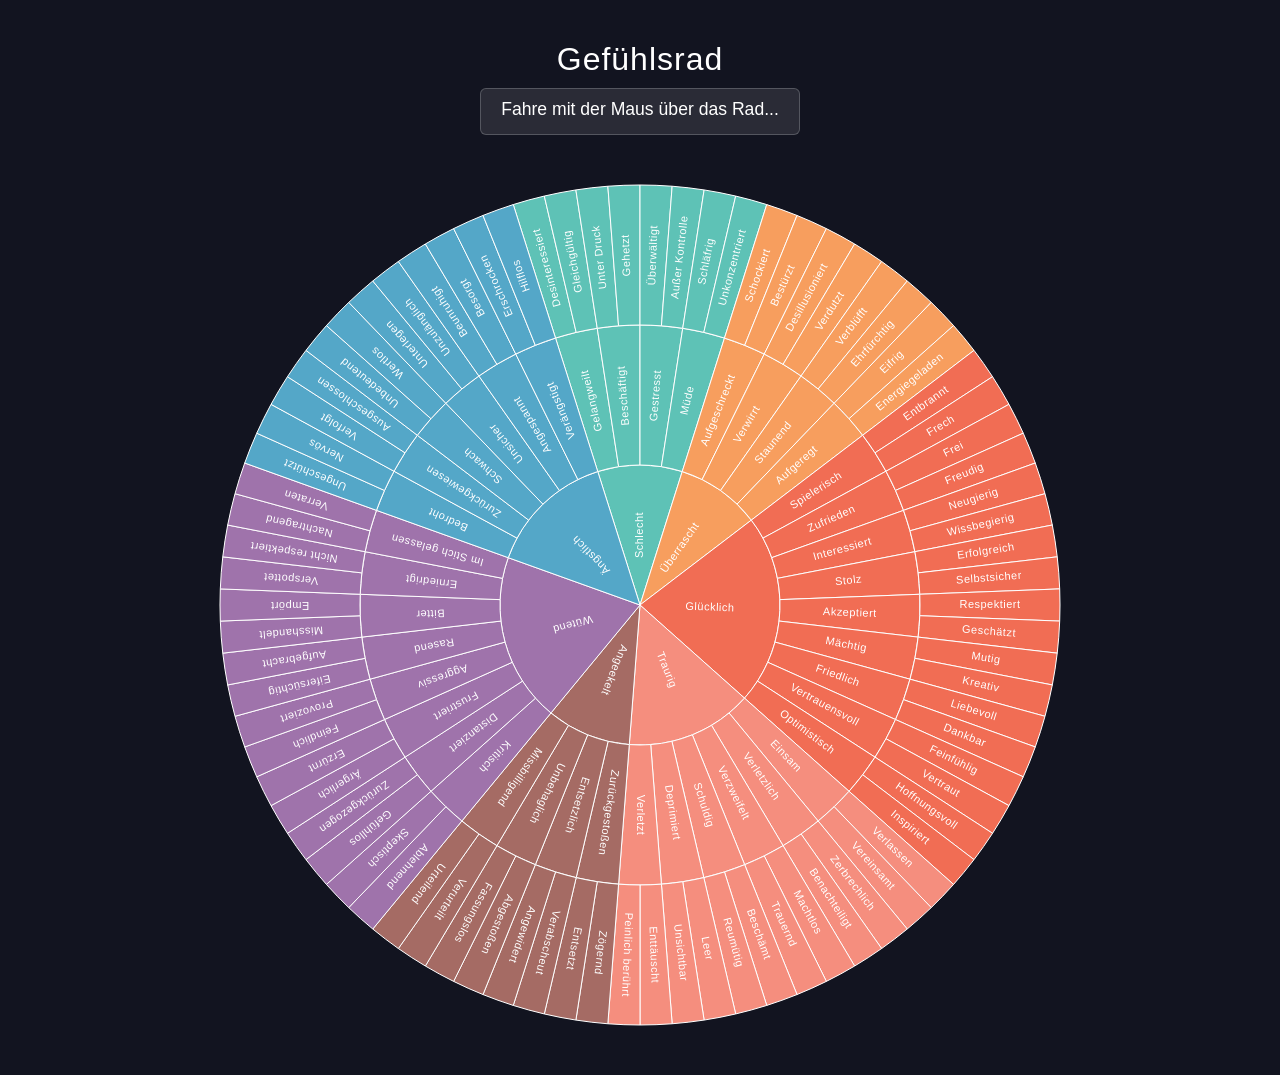
==== Gefühlsrad.html @ 4ab9f861 "Neu: Gefühlsrad" ====
<!DOCTYPE html>
<html lang="de">
<head>
    <meta charset="UTF-8">
    <meta name="viewport" content="width=device-width, initial-scale=1.0">
    <title>Gefühlsrad - Online</title>
    
    <link rel="stylesheet" href="gefuehlsrad-style.css">
</head>
<body>

    <h1>Gefühlsrad</h1>
    <div id="info-box">Fahre mit der Maus über das Rad...</div>
    
    <svg id="wheel-container" width="900" height="900"></svg>

    <script src="gefuehlsrad-script.js"></script>
</body>
</html>
---- gefuehlsrad-style.css ----
/* Grundlegendes Styling und dunkler Hintergrund */
body {
    font-family: 'Segoe UI', Tahoma, Geneva, Verdana, sans-serif;
    background: #121420; /* Dunkler Hintergrund wie im Bild */
    color: #ffffff;
    display: flex;
    flex-direction: column;
    align-items: center;
    margin: 0;
    padding: 20px;
    min-height: 100vh;
}

h1 { 
    margin-bottom: 10px; 
    font-weight: 300; 
    letter-spacing: 1px; 
}

/* Die Infobox für den Tooltip beim Darüberfahren */
#info-box {
    background: rgba(255, 255, 255, 0.1);
    padding: 10px 20px;
    border-radius: 6px;
    margin-bottom: 20px;
    font-size: 1.1rem;
    min-height: 25px;
    border: 1px solid rgba(255, 255, 255, 0.2);
    text-align: center;
}

/* Styling der SVG-Kreissegmente */
.slice {
    stroke: #ffffff;
    stroke-width: 1px;
    cursor: pointer;
    transition: opacity 0.2s, stroke-width 0.2s;
}

.slice:hover {
    opacity: 0.8;
    stroke-width: 2.5px;
}

/* Styling und Ausrichtung des Textes im Rad */
.slice-text {
    font-size: 11px;
    font-weight: 500;
    fill: #ffffff;
    text-anchor: middle;      /* Zentriert den Text auf seiner X-Koordinate */
    dominant-baseline: middle; /* Zentriert den Text auf seiner Y-Koordinate */
    pointer-events: none;      /* Der Text blockiert nicht die Maus für die Segmente */
    letter-spacing: 0.5px;
}
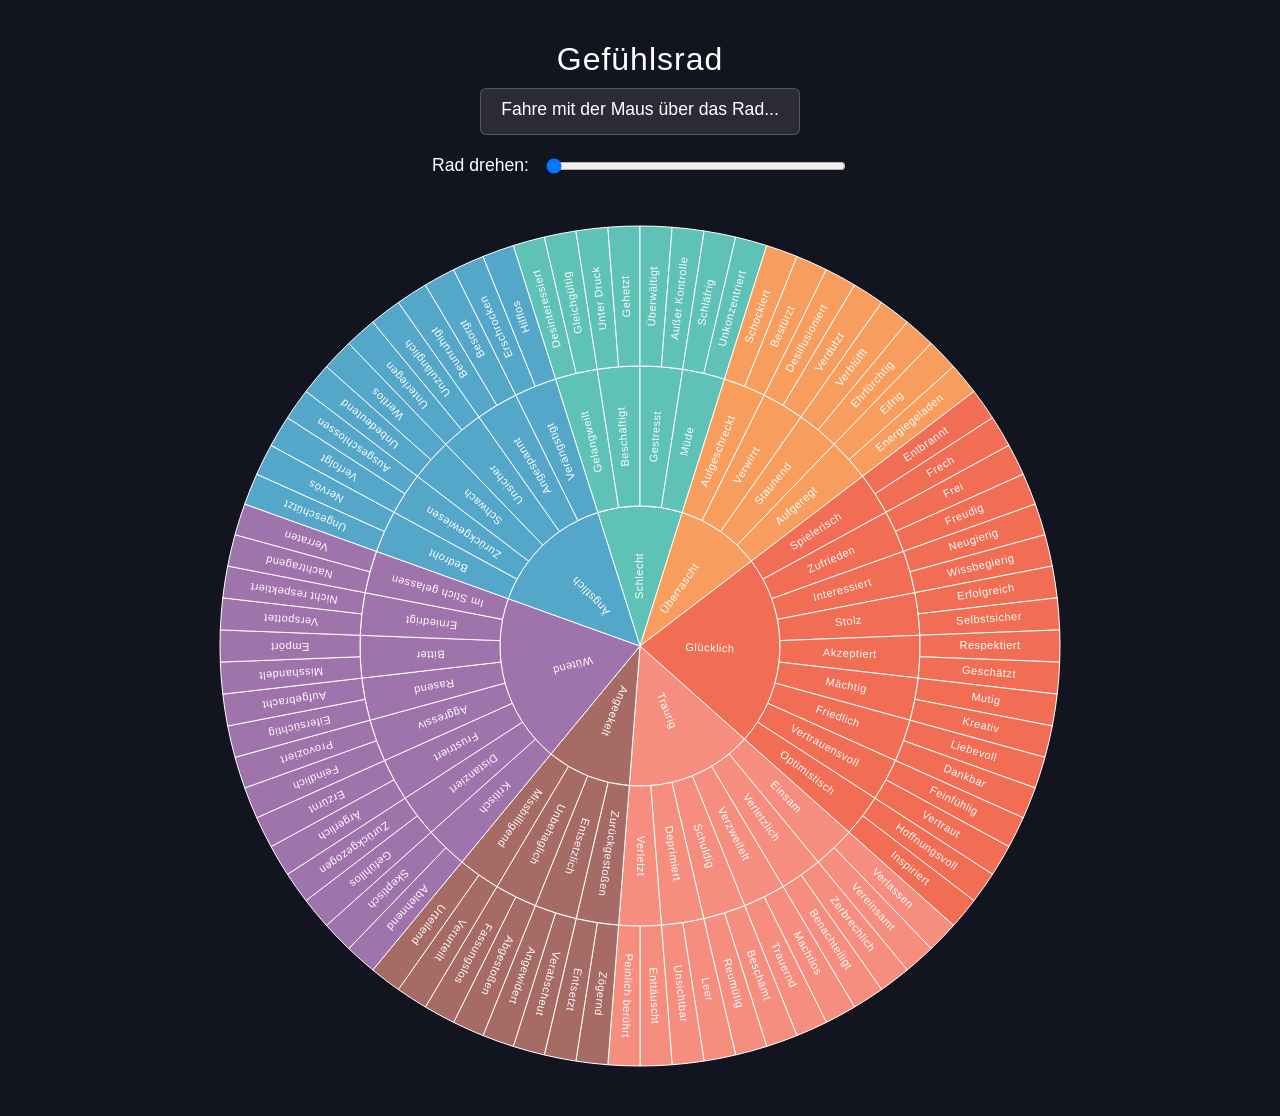
==== commit 63b77ecb: "Update Gefühlsrad.html" ====
--- a/Gefühlsrad.html
+++ b/Gefühlsrad.html
@@ -4,7 +4,6 @@
     <meta charset="UTF-8">
     <meta name="viewport" content="width=device-width, initial-scale=1.0">
     <title>Gefühlsrad - Online</title>
-    
     <link rel="stylesheet" href="gefuehlsrad-style.css">
 </head>
 <body>
@@ -12,8 +11,15 @@
     <h1>Gefühlsrad</h1>
     <div id="info-box">Fahre mit der Maus über das Rad...</div>
     
-    <svg id="wheel-container" width="900" height="900"></svg>
+    <div class="slider-container">
+        <label for="rotation-slider">Rad drehen:</label>
+        <input type="range" id="rotation-slider" min="0" max="360" value="0">
+    </div>
+    
+    <svg id="wheel-container" width="900" height="900">
+        <g id="wheel-group"></g>
+    </svg>
 
     <script src="gefuehlsrad-script.js"></script>
 </body>
-</html>+</html>
--- a/gefuehlsrad-style.css
+++ b/gefuehlsrad-style.css
@@ -29,6 +29,21 @@
     text-align: center;
 }
 
+/* NEU: Styling für den Slider-Bereich */
+.slider-container {
+    margin-bottom: 20px;
+    display: flex;
+    align-items: center;
+    gap: 15px;
+    font-size: 1.1rem;
+}
+
+/* NEU: Den Slider etwas breiter machen */
+input[type="range"] {
+    width: 300px;
+    cursor: pointer;
+}
+
 /* Styling der SVG-Kreissegmente */
 .slice {
     stroke: #ffffff;
@@ -51,4 +66,4 @@
     dominant-baseline: middle; /* Zentriert den Text auf seiner Y-Koordinate */
     pointer-events: none;      /* Der Text blockiert nicht die Maus für die Segmente */
     letter-spacing: 0.5px;
-}+}
